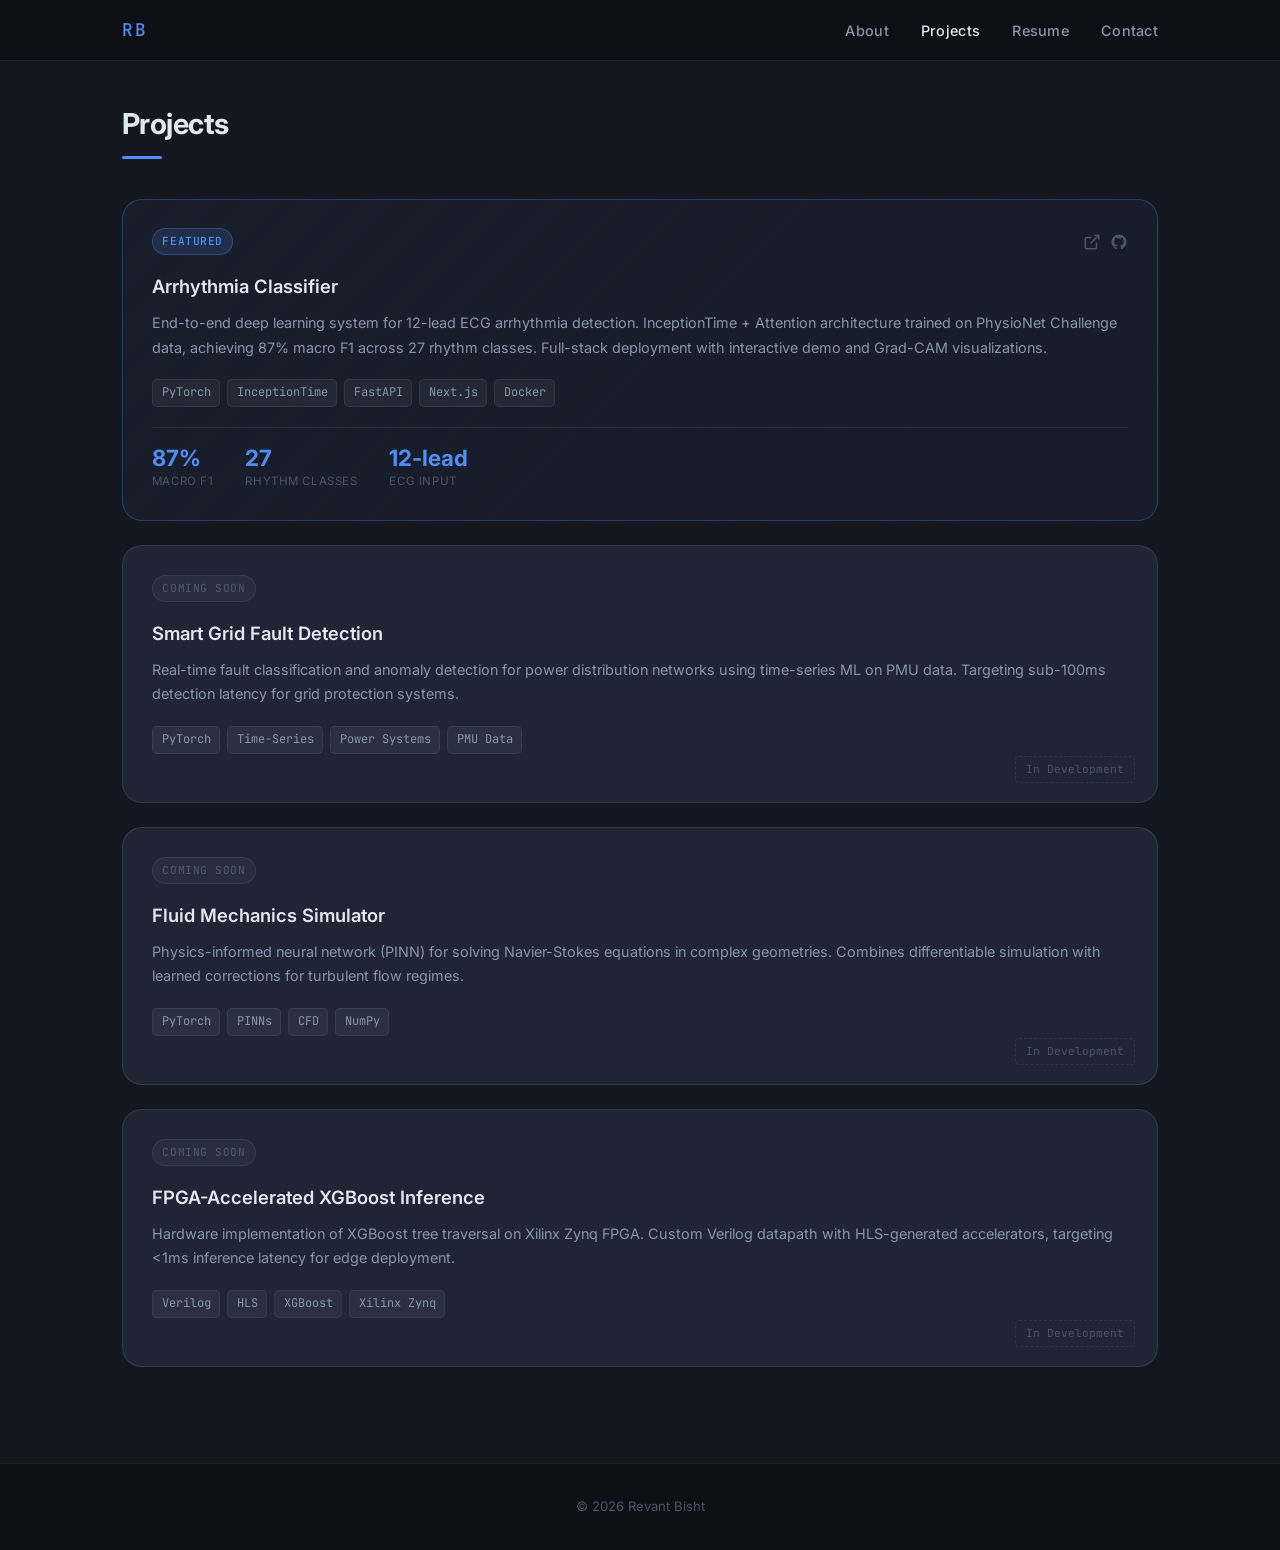
==== projects.html @ fd689d59 "Restructure into multi-page site with profile photo - index.html: hero now contains full About conte" ====
<!DOCTYPE html>
<html lang="en">
<head>
  <meta charset="UTF-8" />
  <meta name="viewport" content="width=device-width, initial-scale=1.0" />
  <title>Projects — Revant Bisht</title>
  <link rel="preconnect" href="https://fonts.googleapis.com" />
  <link rel="preconnect" href="https://fonts.gstatic.com" crossorigin />
  <link href="https://fonts.googleapis.com/css2?family=Inter:wght@300;400;500;600;700&family=JetBrains+Mono:wght@400;500&display=swap" rel="stylesheet" />
  <link rel="stylesheet" href="style.css" />
</head>
<body>

  <!-- NAV -->
  <nav id="navbar">
    <div class="nav-inner">
      <a href="index.html" class="nav-logo">RB</a>
      <ul class="nav-links">
        <li><a href="index.html">About</a></li>
        <li><a href="projects.html" class="nav-active">Projects</a></li>
        <li><a href="resume.html">Resume</a></li>
        <li><a href="index.html#contact">Contact</a></li>
      </ul>
    </div>
  </nav>

  <!-- PROJECTS -->
  <section id="projects" class="page-section">
    <div class="section-inner">
      <h2 class="section-title">Projects</h2>
      <div class="projects-grid">

        <!-- Arrhythmia Classifier -->
        <div class="project-card featured">
          <div class="project-header">
            <span class="project-badge">Featured</span>
            <div class="project-links">
              <a href="https://arrhythmia-detection.vercel.app" target="_blank" rel="noopener" title="Live Demo">
                <svg viewBox="0 0 24 24" fill="none" stroke="currentColor" stroke-width="2"><path d="M18 13v6a2 2 0 0 1-2 2H5a2 2 0 0 1-2-2V8a2 2 0 0 1 2-2h6"/><polyline points="15 3 21 3 21 9"/><line x1="10" y1="14" x2="21" y2="3"/></svg>
              </a>
              <a href="https://github.com/Revant-Bisht/ArrythmiaClassifier" target="_blank" rel="noopener" title="Source Code">
                <svg viewBox="0 0 24 24" fill="currentColor"><path d="M12 2C6.477 2 2 6.477 2 12c0 4.418 2.865 8.166 6.839 9.489.5.092.682-.217.682-.482 0-.237-.008-.868-.013-1.703-2.782.604-3.369-1.34-3.369-1.34-.454-1.154-1.11-1.462-1.11-1.462-.908-.62.069-.608.069-.608 1.003.07 1.531 1.03 1.531 1.03.892 1.529 2.341 1.087 2.91.832.092-.647.35-1.088.636-1.338-2.22-.253-4.555-1.11-4.555-4.943 0-1.091.39-1.984 1.029-2.683-.103-.253-.446-1.27.098-2.647 0 0 .84-.269 2.75 1.025A9.578 9.578 0 0 1 12 6.836a9.59 9.59 0 0 1 2.504.337c1.909-1.294 2.747-1.025 2.747-1.025.546 1.377.203 2.394.1 2.647.64.699 1.028 1.592 1.028 2.683 0 3.842-2.339 4.687-4.566 4.935.359.309.678.919.678 1.852 0 1.336-.012 2.415-.012 2.743 0 .267.18.578.688.48C19.138 20.163 22 16.418 22 12c0-5.523-4.477-10-10-10z"/></svg>
              </a>
            </div>
          </div>
          <h3>Arrhythmia Classifier</h3>
          <p class="project-desc">
            End-to-end deep learning system for 12-lead ECG arrhythmia detection. InceptionTime + Attention architecture
            trained on PhysioNet Challenge data, achieving 87% macro F1 across 27 rhythm classes.
            Full-stack deployment with interactive demo and Grad-CAM visualizations.
          </p>
          <div class="project-tech">
            <span>PyTorch</span><span>InceptionTime</span><span>FastAPI</span><span>Next.js</span><span>Docker</span>
          </div>
          <div class="project-stats">
            <div class="stat"><span class="stat-val">87%</span><span class="stat-lbl">Macro F1</span></div>
            <div class="stat"><span class="stat-val">27</span><span class="stat-lbl">Rhythm Classes</span></div>
            <div class="stat"><span class="stat-val">12-lead</span><span class="stat-lbl">ECG Input</span></div>
          </div>
        </div>

        <!-- Smart Grid -->
        <div class="project-card coming-soon">
          <div class="project-header">
            <span class="project-badge soon-badge">Coming Soon</span>
          </div>
          <h3>Smart Grid Fault Detection</h3>
          <p class="project-desc">
            Real-time fault classification and anomaly detection for power distribution networks using
            time-series ML on PMU data. Targeting sub-100ms detection latency for grid protection systems.
          </p>
          <div class="project-tech">
            <span>PyTorch</span><span>Time-Series</span><span>Power Systems</span><span>PMU Data</span>
          </div>
          <div class="coming-soon-overlay"><span>In Development</span></div>
        </div>

        <!-- Fluid Mechanics Simulator -->
        <div class="project-card coming-soon">
          <div class="project-header">
            <span class="project-badge soon-badge">Coming Soon</span>
          </div>
          <h3>Fluid Mechanics Simulator</h3>
          <p class="project-desc">
            Physics-informed neural network (PINN) for solving Navier-Stokes equations in complex geometries.
            Combines differentiable simulation with learned corrections for turbulent flow regimes.
          </p>
          <div class="project-tech">
            <span>PyTorch</span><span>PINNs</span><span>CFD</span><span>NumPy</span>
          </div>
          <div class="coming-soon-overlay"><span>In Development</span></div>
        </div>

        <!-- FPGA XGBoost -->
        <div class="project-card coming-soon">
          <div class="project-header">
            <span class="project-badge soon-badge">Coming Soon</span>
          </div>
          <h3>FPGA-Accelerated XGBoost Inference</h3>
          <p class="project-desc">
            Hardware implementation of XGBoost tree traversal on Xilinx Zynq FPGA. Custom Verilog datapath
            with HLS-generated accelerators, targeting &lt;1ms inference latency for edge deployment.
          </p>
          <div class="project-tech">
            <span>Verilog</span><span>HLS</span><span>XGBoost</span><span>Xilinx Zynq</span>
          </div>
          <div class="coming-soon-overlay"><span>In Development</span></div>
        </div>

      </div>
    </div>
  </section>

  <!-- FOOTER -->
  <footer>
    <div class="footer-inner">
      <span>© 2026 Revant Bisht</span>
    </div>
  </footer>

  <script src="script.js"></script>
</body>
</html>
---- style.css ----
/* =============================================
   REVANT BISHT — PORTFOLIO
   ============================================= */

:root {
  --bg:         #0d0f14;
  --bg-card:    #141720;
  --bg-card2:   #1a1e2b;
  --border:     rgba(255,255,255,0.07);
  --border-hi:  rgba(255,255,255,0.14);
  --accent:     #4f8ef7;
  --accent-dim: rgba(79,142,247,0.15);
  --accent2:    #7dd3fc;
  --text:       #e2e8f0;
  --text-muted: #8896a8;
  --text-faint: #4a5568;
  --green:      #34d399;
  --green-dim:  rgba(52,211,153,0.12);
  --radius:     12px;
  --radius-lg:  20px;
  --shadow:     0 4px 24px rgba(0,0,0,0.5);
  --font:       'Inter', system-ui, sans-serif;
  --mono:       'JetBrains Mono', monospace;
}

*, *::before, *::after { box-sizing: border-box; margin: 0; padding: 0; }

html { scroll-behavior: smooth; font-size: 16px; }

body {
  background: var(--bg);
  color: var(--text);
  font-family: var(--font);
  line-height: 1.65;
  -webkit-font-smoothing: antialiased;
}

a { color: var(--accent); text-decoration: none; }
a:hover { color: var(--accent2); }

/* =============================================
   NAV
   ============================================= */
#navbar {
  position: fixed;
  top: 0; left: 0; right: 0;
  z-index: 100;
  background: rgba(13,15,20,0.85);
  backdrop-filter: blur(12px);
  border-bottom: 1px solid var(--border);
}
.nav-inner {
  max-width: 1100px;
  margin: 0 auto;
  padding: 0 2rem;
  height: 60px;
  display: flex;
  align-items: center;
  justify-content: space-between;
}
.nav-logo {
  font-family: var(--mono);
  font-weight: 500;
  font-size: 1.1rem;
  color: var(--accent);
  letter-spacing: 2px;
}
.nav-links {
  list-style: none;
  display: flex;
  gap: 2rem;
}
.nav-links a {
  color: var(--text-muted);
  font-size: 0.9rem;
  font-weight: 500;
  letter-spacing: 0.02em;
  transition: color 0.2s;
}
.nav-links a:hover { color: var(--text); }

/* =============================================
   NAV ACTIVE
   ============================================= */
.nav-active { color: var(--text) !important; }
.nav-logo { text-decoration: none; }

/* =============================================
   PAGE SECTIONS (projects.html / resume.html)
   ============================================= */
.page-section {
  padding-top: 100px;
  min-height: 100vh;
}

/* =============================================
   HERO
   ============================================= */
#hero {
  min-height: 100vh;
  padding-top: 100px;
  padding-bottom: 5rem;
  display: flex;
  align-items: flex-start;
  max-width: 1100px;
  margin: 0 auto;
  padding-left: 2rem;
  padding-right: 2rem;
  gap: 4rem;
  position: relative;
}

.hero-content {
  flex: 1;
  max-width: 600px;
}

/* About text inside hero */
.hero-about p {
  font-size: 0.97rem;
  color: var(--text-muted);
  line-height: 1.8;
  margin-bottom: 1rem;
}

/* Skills inside hero */
.hero-skills {
  margin-top: 1.5rem;
  margin-bottom: 1.8rem;
}

.hero-tag {
  display: inline-block;
  font-family: var(--mono);
  font-size: 0.78rem;
  color: var(--accent);
  background: var(--accent-dim);
  border: 1px solid rgba(79,142,247,0.3);
  padding: 0.3rem 0.8rem;
  border-radius: 100px;
  margin-bottom: 1.2rem;
  letter-spacing: 0.05em;
}

.hero-name {
  font-size: clamp(2.4rem, 5vw, 3.8rem);
  font-weight: 700;
  letter-spacing: -0.03em;
  line-height: 1.1;
  margin-bottom: 1.2rem;
  background: linear-gradient(135deg, #e2e8f0 0%, #a0aec0 100%);
  -webkit-background-clip: text;
  -webkit-text-fill-color: transparent;
  background-clip: text;
}

.hero-bio {
  font-size: 1.05rem;
  color: var(--text-muted);
  line-height: 1.75;
  margin-bottom: 2rem;
  max-width: 520px;
}

/* Contact strip */
.contact-strip {
  display: flex;
  flex-wrap: wrap;
  gap: 0.6rem;
  margin-bottom: 2rem;
}

.contact-pill {
  display: inline-flex;
  align-items: center;
  gap: 0.45rem;
  font-size: 0.85rem;
  font-weight: 500;
  color: var(--text-muted);
  background: var(--bg-card);
  border: 1px solid var(--border);
  padding: 0.45rem 1rem;
  border-radius: 100px;
  transition: all 0.2s;
}
.contact-pill svg { width: 15px; height: 15px; flex-shrink: 0; }
.contact-pill:hover {
  color: var(--text);
  border-color: var(--accent);
  background: var(--accent-dim);
}

/* CTA buttons */
.hero-cta {
  display: flex;
  gap: 1rem;
  flex-wrap: wrap;
}
.btn-primary {
  display: inline-block;
  background: var(--accent);
  color: #fff;
  font-weight: 600;
  font-size: 0.9rem;
  padding: 0.7rem 1.6rem;
  border-radius: 8px;
  transition: all 0.2s;
}
.btn-primary:hover {
  background: var(--accent2);
  color: #0d0f14;
  transform: translateY(-1px);
}
.btn-secondary {
  display: inline-block;
  background: transparent;
  color: var(--text-muted);
  font-weight: 500;
  font-size: 0.9rem;
  padding: 0.7rem 1.6rem;
  border-radius: 8px;
  border: 1px solid var(--border);
  transition: all 0.2s;
}
.btn-secondary:hover {
  color: var(--text);
  border-color: var(--border-hi);
  transform: translateY(-1px);
}

/* Profile photo */
.hero-photo-wrap {
  flex: 0 0 300px;
  position: sticky;
  top: 120px;
  align-self: flex-start;
}
.hero-photo {
  width: 300px;
  height: 300px;
  border-radius: 50%;
  object-fit: cover;
  object-position: center top;
  border: 3px solid rgba(79,142,247,0.35);
  box-shadow: 0 0 50px rgba(79,142,247,0.12), 0 8px 32px rgba(0,0,0,0.5);
  display: block;
}

/* =============================================
   SECTIONS — SHARED
   ============================================= */
section { padding: 6rem 0; }

.section-inner {
  max-width: 1100px;
  margin: 0 auto;
  padding: 0 2rem;
}

.section-title {
  font-size: 1.8rem;
  font-weight: 700;
  letter-spacing: -0.02em;
  margin-bottom: 0.5rem;
  position: relative;
}
.section-title::after {
  content: '';
  display: block;
  width: 40px;
  height: 3px;
  background: var(--accent);
  border-radius: 2px;
  margin-top: 0.5rem;
  margin-bottom: 2.5rem;
}
.section-sub {
  color: var(--text-muted);
  margin-top: -1.5rem;
  margin-bottom: 2.5rem;
  font-size: 0.95rem;
}
.section-sub a { font-weight: 500; }

/* =============================================
   ABOUT
   ============================================= */
#about { background: var(--bg); }

.about-grid {
  display: grid;
  grid-template-columns: 1fr 1fr;
  gap: 3rem;
  align-items: start;
}

.about-text p {
  color: var(--text-muted);
  line-height: 1.8;
  margin-bottom: 1rem;
  font-size: 1rem;
}

.skill-group { margin-bottom: 1.2rem; }
.skill-label {
  display: block;
  font-size: 0.75rem;
  font-family: var(--mono);
  color: var(--accent);
  text-transform: uppercase;
  letter-spacing: 0.1em;
  margin-bottom: 0.5rem;
}
.skill-tags {
  display: flex;
  flex-wrap: wrap;
  gap: 0.4rem;
}
.skill-tags span {
  font-size: 0.8rem;
  color: var(--text-muted);
  background: var(--bg-card);
  border: 1px solid var(--border);
  padding: 0.25rem 0.7rem;
  border-radius: 6px;
}

/* =============================================
   PROJECTS
   ============================================= */
#projects { background: var(--bg-card); }

.projects-grid {
  display: grid;
  grid-template-columns: 1fr;
  gap: 1.5rem;
}

.project-card {
  background: var(--bg-card2);
  border: 1px solid var(--border);
  border-radius: var(--radius-lg);
  padding: 1.8rem;
  position: relative;
  transition: border-color 0.2s, transform 0.2s;
  overflow: hidden;
}
.project-card:hover {
  border-color: var(--border-hi);
  transform: translateY(-2px);
}

.project-card.featured {
  border-color: rgba(79,142,247,0.3);
  background: linear-gradient(135deg, var(--bg-card2) 0%, rgba(79,142,247,0.05) 100%);
}
.project-card.featured:hover {
  border-color: rgba(79,142,247,0.6);
}

.project-card.coming-soon {
  background: #1f2535;
  border-color: rgba(255,255,255,0.1);
  opacity: 1;
}
.project-card.coming-soon:hover {
  background: #252b3d;
  border-color: rgba(255,255,255,0.18);
}

.project-header {
  display: flex;
  align-items: center;
  justify-content: space-between;
  margin-bottom: 1rem;
}

.project-badge {
  font-size: 0.7rem;
  font-family: var(--mono);
  font-weight: 500;
  color: var(--accent);
  background: var(--accent-dim);
  border: 1px solid rgba(79,142,247,0.3);
  padding: 0.2rem 0.6rem;
  border-radius: 100px;
  letter-spacing: 0.05em;
  text-transform: uppercase;
}
.soon-badge {
  color: var(--text-faint);
  background: rgba(255,255,255,0.04);
  border-color: var(--border);
}

.project-links {
  display: flex;
  gap: 0.6rem;
}
.project-links a {
  color: var(--text-faint);
  display: flex;
  align-items: center;
  transition: color 0.2s;
}
.project-links a:hover { color: var(--accent); }
.project-links svg { width: 18px; height: 18px; }

.project-card h3 {
  font-size: 1.15rem;
  font-weight: 600;
  margin-bottom: 0.6rem;
  color: var(--text);
}

.project-desc {
  font-size: 0.9rem;
  color: var(--text-muted);
  line-height: 1.7;
  margin-bottom: 1.2rem;
}

.project-tech {
  display: flex;
  flex-wrap: wrap;
  gap: 0.4rem;
  margin-bottom: 1.2rem;
}
.project-tech span {
  font-size: 0.75rem;
  font-family: var(--mono);
  color: var(--text-muted);
  background: rgba(255,255,255,0.05);
  border: 1px solid var(--border);
  padding: 0.2rem 0.55rem;
  border-radius: 5px;
}

.project-stats {
  display: flex;
  gap: 2rem;
  padding-top: 1.2rem;
  border-top: 1px solid var(--border);
}
.stat { display: flex; flex-direction: column; }
.stat-val {
  font-size: 1.4rem;
  font-weight: 700;
  color: var(--accent);
  line-height: 1;
}
.stat-lbl {
  font-size: 0.72rem;
  color: var(--text-faint);
  margin-top: 0.2rem;
  text-transform: uppercase;
  letter-spacing: 0.05em;
}

.coming-soon-overlay {
  position: absolute;
  bottom: 1.2rem;
  right: 1.4rem;
  font-size: 0.7rem;
  font-family: var(--mono);
  color: var(--text-faint);
  border: 1px dashed var(--border);
  padding: 0.2rem 0.6rem;
  border-radius: 4px;
}

/* =============================================
   RESUME
   ============================================= */
#resume { background: var(--bg); }

.resume-layout {
  display: grid;
  grid-template-columns: 1fr 1fr;
  gap: 3rem;
  margin-bottom: 3rem;
}

.resume-block { margin-bottom: 2.5rem; }

.resume-block-title {
  display: flex;
  align-items: center;
  gap: 0.5rem;
  font-size: 1rem;
  font-weight: 600;
  color: var(--text);
  margin-bottom: 1.5rem;
  padding-bottom: 0.75rem;
  border-bottom: 1px solid var(--border);
}
.resume-block-title svg { width: 18px; height: 18px; color: var(--accent); }

/* Timeline */
.timeline-item {
  display: flex;
  gap: 1rem;
  margin-bottom: 1.5rem;
  position: relative;
}
.timeline-dot {
  width: 10px;
  height: 10px;
  border-radius: 50%;
  background: var(--accent);
  flex-shrink: 0;
  margin-top: 0.45rem;
  box-shadow: 0 0 0 3px var(--accent-dim);
}
.timeline-body { flex: 1; }
.timeline-header {
  display: flex;
  justify-content: space-between;
  align-items: baseline;
  flex-wrap: wrap;
  gap: 0.5rem;
  margin-bottom: 0.2rem;
}
.timeline-header strong { font-size: 0.95rem; color: var(--text); }
.timeline-date {
  font-size: 0.75rem;
  font-family: var(--mono);
  color: var(--text-faint);
  flex-shrink: 0;
}
.timeline-sub {
  font-size: 0.82rem;
  color: var(--accent);
  margin-bottom: 0.3rem;
}
.timeline-desc {
  font-size: 0.85rem;
  color: var(--text-muted);
  line-height: 1.6;
}

/* Skill bars */
.skills-resume { display: flex; flex-direction: column; gap: 0.9rem; }
.skill-row { display: flex; align-items: center; gap: 1rem; }
.skill-name {
  font-size: 0.85rem;
  color: var(--text-muted);
  min-width: 160px;
}
.skill-bar {
  flex: 1;
  height: 5px;
  background: rgba(255,255,255,0.07);
  border-radius: 10px;
  overflow: hidden;
}
.skill-fill {
  height: 100%;
  background: linear-gradient(90deg, var(--accent), var(--accent2));
  border-radius: 10px;
  animation: fillBar 1.2s ease-out both;
}
@keyframes fillBar {
  from { width: 0 !important; }
}

/* Certs */
.cert-list { list-style: none; display: flex; flex-direction: column; gap: 0.8rem; }
.cert-list li {
  display: flex;
  justify-content: space-between;
  align-items: center;
  gap: 1rem;
  font-size: 0.88rem;
  padding-bottom: 0.8rem;
  border-bottom: 1px solid var(--border);
}
.cert-name { color: var(--text-muted); }
.cert-year {
  font-family: var(--mono);
  font-size: 0.75rem;
  color: var(--text-faint);
  flex-shrink: 0;
}

.resume-cta {
  text-align: center;
  padding: 2rem;
  background: var(--bg-card);
  border: 1px dashed var(--border);
  border-radius: var(--radius-lg);
}
.resume-cta p {
  color: var(--text-muted);
  margin-bottom: 1.2rem;
  font-size: 0.9rem;
}

/* =============================================
   CONTACT
   ============================================= */
#contact { background: var(--bg-card); }
.contact-inner { text-align: center; }
.contact-inner .section-title::after { margin-left: auto; margin-right: auto; }

.contact-cards {
  display: flex;
  justify-content: center;
  flex-wrap: wrap;
  gap: 1.2rem;
  margin-top: 2rem;
}

.contact-card {
  display: flex;
  flex-direction: column;
  align-items: center;
  gap: 0.5rem;
  padding: 1.8rem 2.5rem;
  background: var(--bg-card2);
  border: 1px solid var(--border);
  border-radius: var(--radius-lg);
  color: var(--text-muted);
  transition: all 0.2s;
  min-width: 180px;
}
.contact-card svg { width: 28px; height: 28px; color: var(--accent); }
.contact-card-label {
  font-size: 0.72rem;
  text-transform: uppercase;
  letter-spacing: 0.1em;
  color: var(--text-faint);
  font-family: var(--mono);
}
.contact-card-val {
  font-size: 0.9rem;
  color: var(--text);
  font-weight: 500;
}
.contact-card:hover {
  border-color: var(--accent);
  background: var(--accent-dim);
  transform: translateY(-3px);
}

/* =============================================
   FOOTER
   ============================================= */
footer {
  padding: 2rem;
  border-top: 1px solid var(--border);
  text-align: center;
}
.footer-inner {
  color: var(--text-faint);
  font-size: 0.82rem;
  display: flex;
  justify-content: center;
  align-items: center;
  gap: 0.6rem;
}
.footer-sep { opacity: 0.3; }

/* =============================================
   RESPONSIVE
   ============================================= */
@media (max-width: 900px) {
  #hero {
    flex-direction: column;
    text-align: center;
    padding-top: 120px;
    min-height: auto;
    padding-bottom: 4rem;
  }
  .hero-content { max-width: 100%; }
  .contact-strip { justify-content: center; }
  .hero-cta { justify-content: center; }
  .hero-photo-wrap { display: none; }
  .about-grid { grid-template-columns: 1fr; }
  .projects-grid { grid-template-columns: 1fr; }
  .resume-layout { grid-template-columns: 1fr; }
}

@media (max-width: 600px) {
  .nav-links { display: none; }
  .section-inner { padding: 0 1.2rem; }
  .project-stats { gap: 1.2rem; }
  .contact-cards { flex-direction: column; align-items: stretch; }
}
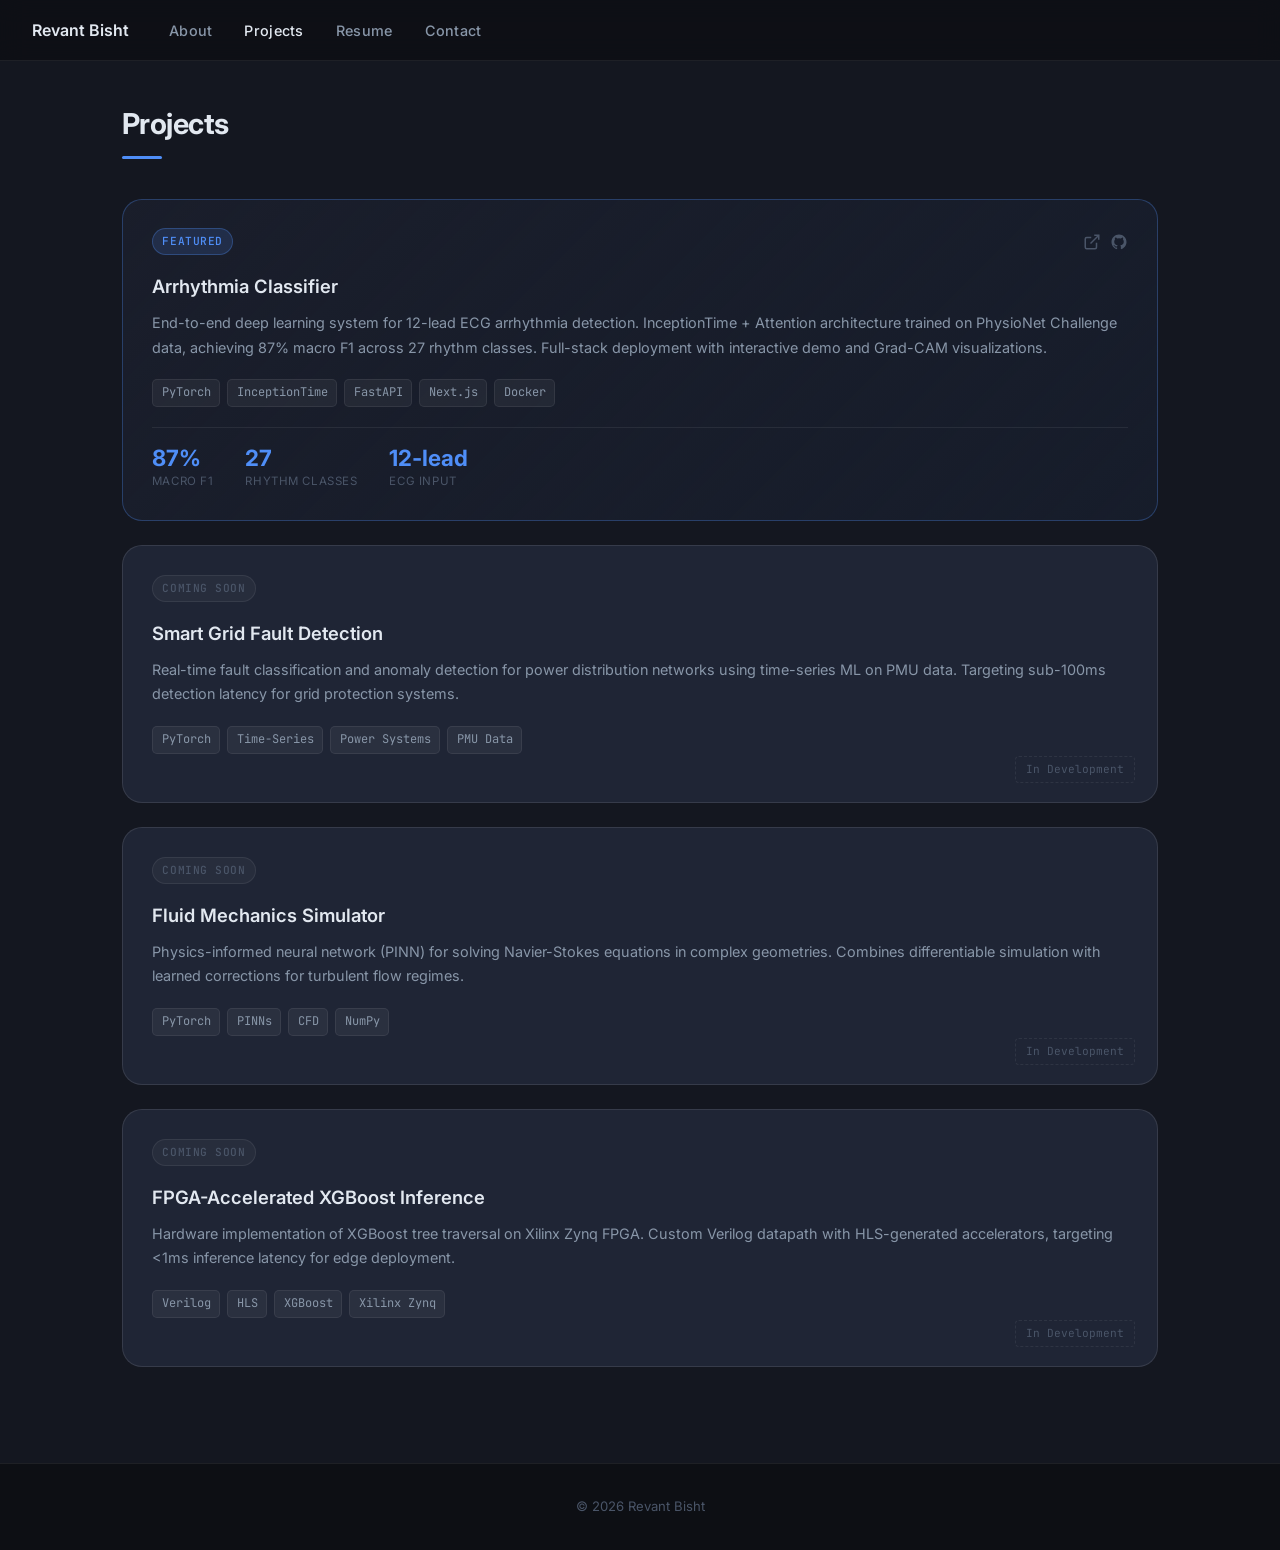
==== commit 477e2788: "Restructure hero layout: left panel + right summary - Left: name → subtitle → photo → contact pills " ====
--- a/projects.html
+++ b/projects.html
@@ -14,7 +14,7 @@
   <!-- NAV -->
   <nav id="navbar">
     <div class="nav-inner">
-      <a href="index.html" class="nav-logo">RB</a>
+      <a href="index.html" class="nav-logo">Revant Bisht</a>
       <ul class="nav-links">
         <li><a href="index.html">About</a></li>
         <li><a href="projects.html" class="nav-active">Projects</a></li>
--- a/style.css
+++ b/style.css
@@ -50,21 +50,25 @@
   border-bottom: 1px solid var(--border);
 }
 .nav-inner {
-  max-width: 1100px;
+  max-width: 1400px;
   margin: 0 auto;
   padding: 0 2rem;
   height: 60px;
   display: flex;
   align-items: center;
-  justify-content: space-between;
+  justify-content: flex-start;
+  gap: 2.5rem;
 }
 .nav-logo {
-  font-family: var(--mono);
-  font-weight: 500;
-  font-size: 1.1rem;
-  color: var(--accent);
-  letter-spacing: 2px;
-}
+  font-family: var(--font);
+  font-weight: 600;
+  font-size: 1rem;
+  color: var(--text);
+  text-decoration: none;
+  white-space: nowrap;
+  letter-spacing: 0;
+}
+.nav-logo:hover { color: var(--accent); }
 .nav-links {
   list-style: none;
   display: flex;
@@ -78,12 +82,7 @@
   transition: color 0.2s;
 }
 .nav-links a:hover { color: var(--text); }
-
-/* =============================================
-   NAV ACTIVE
-   ============================================= */
 .nav-active { color: var(--text) !important; }
-.nav-logo { text-decoration: none; }
 
 /* =============================================
    PAGE SECTIONS (projects.html / resume.html)
@@ -97,153 +96,132 @@
    HERO
    ============================================= */
 #hero {
-  min-height: 100vh;
-  padding-top: 100px;
-  padding-bottom: 5rem;
   display: flex;
   align-items: flex-start;
-  max-width: 1100px;
+  gap: 5rem;
+  padding: 8rem 2rem 5rem;
+  max-width: 1300px;
   margin: 0 auto;
-  padding-left: 2rem;
-  padding-right: 2rem;
-  gap: 4rem;
-  position: relative;
-}
-
-.hero-content {
-  flex: 1;
-  max-width: 600px;
-}
-
-/* About text inside hero */
-.hero-about p {
-  font-size: 0.97rem;
-  color: var(--text-muted);
-  line-height: 1.8;
-  margin-bottom: 1rem;
-}
-
-/* Skills inside hero */
-.hero-skills {
-  margin-top: 1.5rem;
-  margin-bottom: 1.8rem;
-}
-
-.hero-tag {
-  display: inline-block;
-  font-family: var(--mono);
-  font-size: 0.78rem;
-  color: var(--accent);
-  background: var(--accent-dim);
-  border: 1px solid rgba(79,142,247,0.3);
-  padding: 0.3rem 0.8rem;
-  border-radius: 100px;
-  margin-bottom: 1.2rem;
-  letter-spacing: 0.05em;
+}
+
+/* LEFT COLUMN — name, subtitle, photo, pills */
+.hero-left {
+  flex: 0 0 300px;
+  display: flex;
+  flex-direction: column;
+  align-items: center;
+  text-align: center;
+  position: sticky;
+  top: 80px;
+  align-self: flex-start;
 }
 
 .hero-name {
-  font-size: clamp(2.4rem, 5vw, 3.8rem);
+  font-size: clamp(2rem, 3.5vw, 2.8rem);
   font-weight: 700;
-  letter-spacing: -0.03em;
+  letter-spacing: -0.02em;
   line-height: 1.1;
-  margin-bottom: 1.2rem;
+  margin-bottom: 0.6rem;
   background: linear-gradient(135deg, #e2e8f0 0%, #a0aec0 100%);
   -webkit-background-clip: text;
   -webkit-text-fill-color: transparent;
   background-clip: text;
 }
 
-.hero-bio {
-  font-size: 1.05rem;
-  color: var(--text-muted);
-  line-height: 1.75;
-  margin-bottom: 2rem;
-  max-width: 520px;
+.hero-tag {
+  font-size: 0.82rem;
+  color: var(--text-muted);
+  margin-bottom: 1.5rem;
+  line-height: 1.4;
+}
+
+.hero-photo {
+  width: 100%;
+  max-width: 300px;
+  height: auto;
+  border-radius: 14px;
+  box-shadow: 0 16px 40px rgba(0,0,0,0.4);
+  object-fit: cover;
+  margin-bottom: 1.5rem;
 }
 
 /* Contact strip */
 .contact-strip {
   display: flex;
   flex-wrap: wrap;
-  gap: 0.6rem;
-  margin-bottom: 2rem;
-}
-
+  justify-content: center;
+  gap: 0.5rem;
+}
 .contact-pill {
   display: inline-flex;
   align-items: center;
-  gap: 0.45rem;
-  font-size: 0.85rem;
+  gap: 0.4rem;
+  font-size: 0.78rem;
   font-weight: 500;
   color: var(--text-muted);
   background: var(--bg-card);
   border: 1px solid var(--border);
-  padding: 0.45rem 1rem;
+  padding: 0.35rem 0.8rem;
   border-radius: 100px;
   transition: all 0.2s;
 }
-.contact-pill svg { width: 15px; height: 15px; flex-shrink: 0; }
+.contact-pill svg { width: 13px; height: 13px; flex-shrink: 0; }
 .contact-pill:hover {
   color: var(--text);
   border-color: var(--accent);
   background: var(--accent-dim);
 }
 
+/* RIGHT COLUMN — about text + buttons */
+.hero-right {
+  flex: 1;
+  min-width: 0;
+  padding-top: 0.5rem;
+}
+
+.hero-about p {
+  font-size: 1.05rem;
+  line-height: 1.75;
+  margin-bottom: 1.4rem;
+  color: var(--text-muted);
+}
+.hero-about p:last-child { margin-bottom: 2.5rem; }
+
 /* CTA buttons */
 .hero-cta {
   display: flex;
   gap: 1rem;
   flex-wrap: wrap;
 }
+.btn-primary, .btn-secondary {
+  padding: 0.8rem 1.8rem;
+  border-radius: 8px;
+  font-weight: 600;
+  font-size: 0.9rem;
+  text-decoration: none;
+  transition: all 0.25s ease;
+  display: inline-flex;
+  align-items: center;
+  justify-content: center;
+}
 .btn-primary {
-  display: inline-block;
   background: var(--accent);
   color: #fff;
-  font-weight: 600;
-  font-size: 0.9rem;
-  padding: 0.7rem 1.6rem;
-  border-radius: 8px;
-  transition: all 0.2s;
 }
 .btn-primary:hover {
   background: var(--accent2);
   color: #0d0f14;
+  transform: translateY(-2px);
+}
+.btn-secondary {
+  background: transparent;
+  color: var(--text-muted);
+  border: 1.5px solid #555;
+}
+.btn-secondary:hover {
+  border-color: #888;
+  color: var(--text);
   transform: translateY(-1px);
-}
-.btn-secondary {
-  display: inline-block;
-  background: transparent;
-  color: var(--text-muted);
-  font-weight: 500;
-  font-size: 0.9rem;
-  padding: 0.7rem 1.6rem;
-  border-radius: 8px;
-  border: 1px solid var(--border);
-  transition: all 0.2s;
-}
-.btn-secondary:hover {
-  color: var(--text);
-  border-color: var(--border-hi);
-  transform: translateY(-1px);
-}
-
-/* Profile photo */
-.hero-photo-wrap {
-  flex: 0 0 300px;
-  position: sticky;
-  top: 120px;
-  align-self: flex-start;
-}
-.hero-photo {
-  width: 300px;
-  height: 300px;
-  border-radius: 50%;
-  object-fit: cover;
-  object-position: center top;
-  border: 3px solid rgba(79,142,247,0.35);
-  box-shadow: 0 0 50px rgba(79,142,247,0.12), 0 8px 32px rgba(0,0,0,0.5);
-  display: block;
 }
 
 /* =============================================
@@ -664,24 +642,26 @@
 /* =============================================
    RESPONSIVE
    ============================================= */
-@media (max-width: 900px) {
+@media (max-width: 860px) {
   #hero {
     flex-direction: column;
-    text-align: center;
-    padding-top: 120px;
-    min-height: auto;
-    padding-bottom: 4rem;
+    align-items: center;
+    gap: 3rem;
+    padding: 6rem 1.5rem 4rem;
   }
-  .hero-content { max-width: 100%; }
-  .contact-strip { justify-content: center; }
-  .hero-cta { justify-content: center; }
-  .hero-photo-wrap { display: none; }
-  .about-grid { grid-template-columns: 1fr; }
+  .hero-left {
+    position: static;
+    flex: none;
+    width: 100%;
+    max-width: 400px;
+  }
+  .hero-right { width: 100%; }
   .projects-grid { grid-template-columns: 1fr; }
   .resume-layout { grid-template-columns: 1fr; }
 }
 
 @media (max-width: 600px) {
+  #hero { padding: 5rem 1rem 3rem; }
   .nav-links { display: none; }
   .section-inner { padding: 0 1.2rem; }
   .project-stats { gap: 1.2rem; }
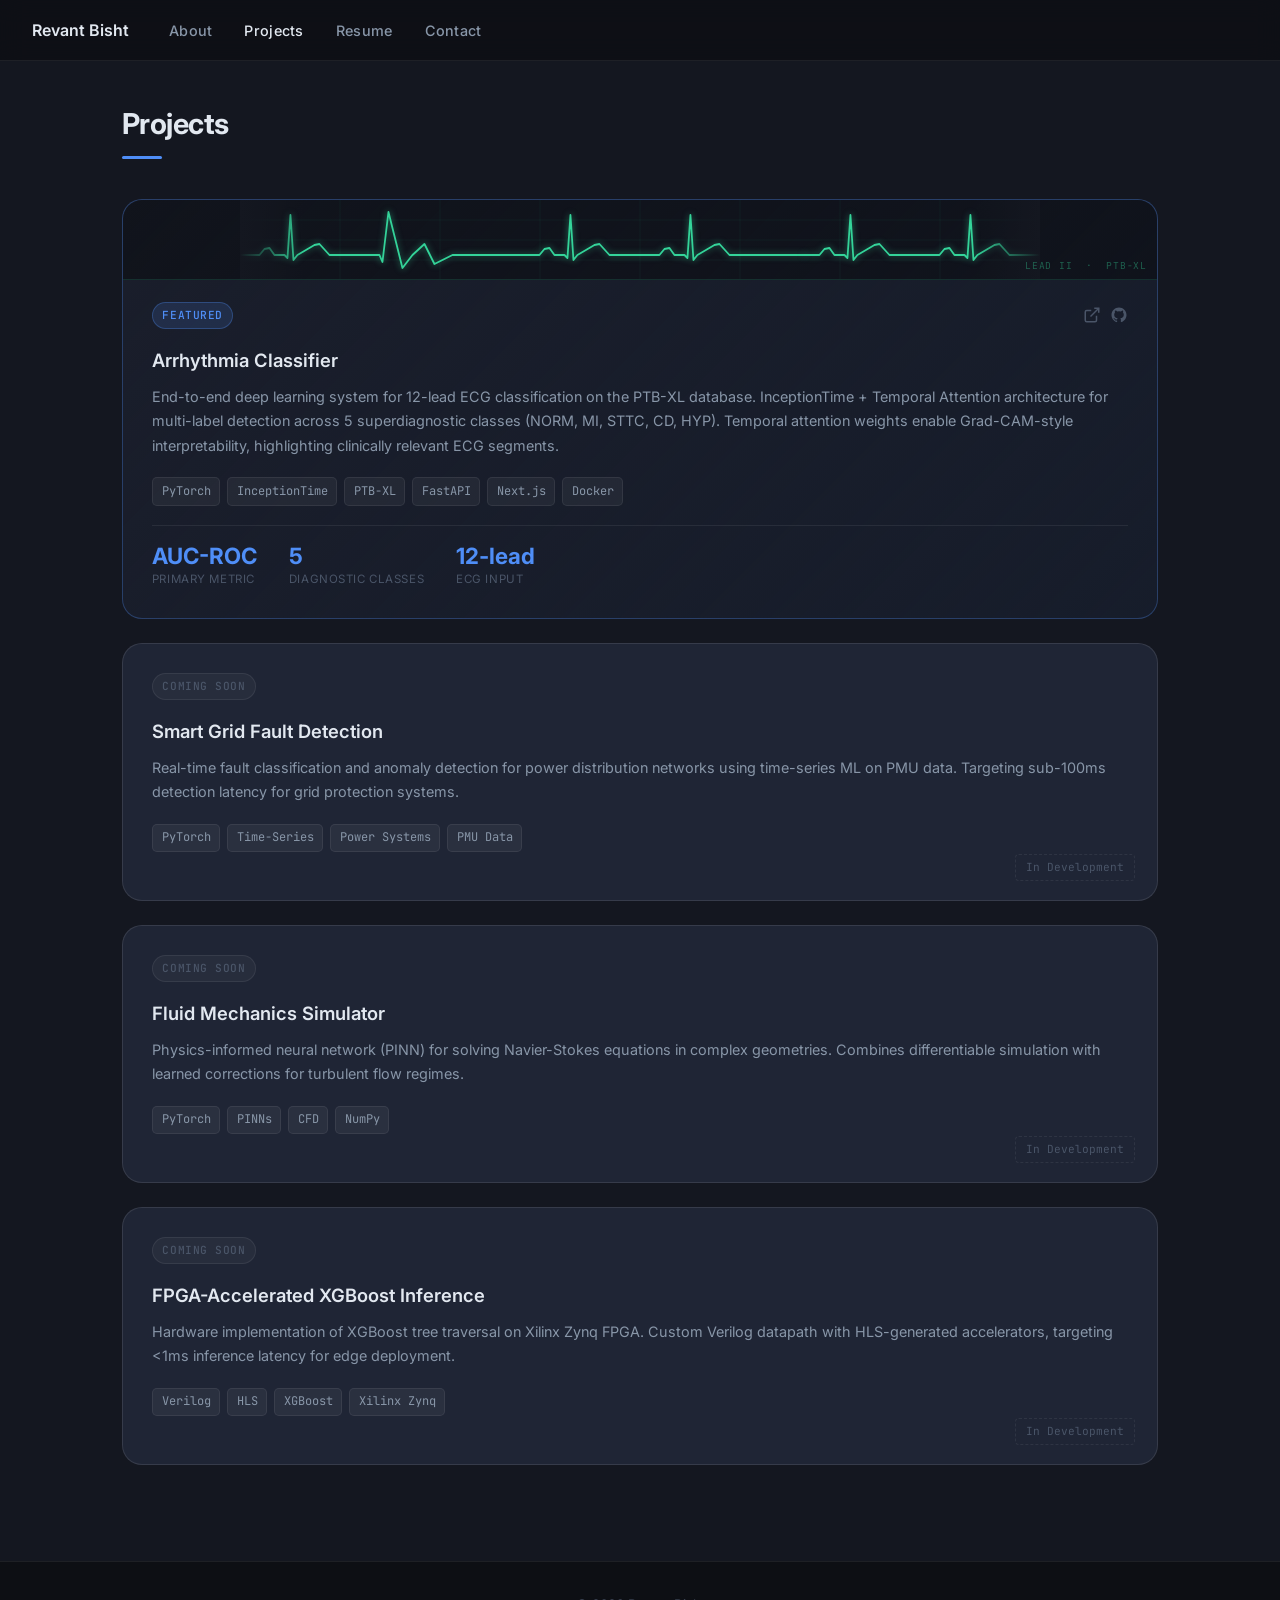
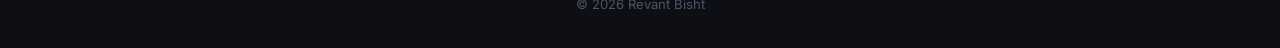
==== commit 4804fb06: "Fixes" ====
--- a/projects.html
+++ b/projects.html
@@ -32,6 +32,50 @@
 
         <!-- Arrhythmia Classifier -->
         <div class="project-card featured">
+
+          <!-- ECG Animation Banner -->
+          <div class="ecg-banner">
+            <svg class="ecg-svg" viewBox="0 0 800 80" xmlns="http://www.w3.org/2000/svg">
+              <defs>
+                <clipPath id="ecg-clip">
+                  <rect x="0" y="0" width="800" height="80"/>
+                </clipPath>
+                <linearGradient id="ecgFade" x1="0%" y1="0%" x2="100%" y2="0%">
+                  <stop offset="0%"   stop-color="#141720" stop-opacity="1"/>
+                  <stop offset="8%"   stop-color="#141720" stop-opacity="0"/>
+                  <stop offset="92%"  stop-color="#141720" stop-opacity="0"/>
+                  <stop offset="100%" stop-color="#141720" stop-opacity="1"/>
+                </linearGradient>
+              </defs>
+              <!-- subtle grid -->
+              <g opacity="0.12">
+                <line x1="0" y1="20" x2="800" y2="20" stroke="#34d399" stroke-width="0.5"/>
+                <line x1="0" y1="40" x2="800" y2="40" stroke="#34d399" stroke-width="0.5"/>
+                <line x1="0" y1="60" x2="800" y2="60" stroke="#34d399" stroke-width="0.5"/>
+                <line x1="100" y1="0" x2="100" y2="80" stroke="#34d399" stroke-width="0.5"/>
+                <line x1="200" y1="0" x2="200" y2="80" stroke="#34d399" stroke-width="0.5"/>
+                <line x1="300" y1="0" x2="300" y2="80" stroke="#34d399" stroke-width="0.5"/>
+                <line x1="400" y1="0" x2="400" y2="80" stroke="#34d399" stroke-width="0.5"/>
+                <line x1="500" y1="0" x2="500" y2="80" stroke="#34d399" stroke-width="0.5"/>
+                <line x1="600" y1="0" x2="600" y2="80" stroke="#34d399" stroke-width="0.5"/>
+                <line x1="700" y1="0" x2="700" y2="80" stroke="#34d399" stroke-width="0.5"/>
+              </g>
+              <!-- scrolling ECG waveform: 3 normal beats → PVC → 2 normal beats, duplicated for seamless loop -->
+              <g clip-path="url(#ecg-clip)">
+                <g>
+                  <!-- instance 1 -->
+                  <path class="ecg-line" d="M0,55 L15,55 L20,49 L25,48 L30,55 L40,55 L43,58 L46,15 L49,60 L53,55 L70,45 L75,44 L85,55 L120,55 L135,55 L140,49 L145,48 L150,55 L160,55 L163,58 L166,15 L169,60 L173,55 L190,45 L195,44 L205,55 L240,55 L255,55 L260,49 L265,48 L270,55 L280,55 L283,58 L286,15 L289,60 L293,55 L310,45 L315,44 L325,55 L360,55 L375,55 L378,62 L384,12 L398,68 L408,55 L420,44 L430,64 L448,55 L520,55 L535,55 L540,49 L545,48 L550,55 L560,55 L563,58 L566,15 L569,60 L573,55 L590,45 L595,44 L605,55 L640,55 L655,55 L660,49 L665,48 L670,55 L680,55 L683,58 L686,15 L689,60 L693,55 L710,45 L715,44 L725,55 L800,55"/>
+                  <!-- instance 2 (offset 800px for seamless loop) -->
+                  <path class="ecg-line" transform="translate(800,0)" d="M0,55 L15,55 L20,49 L25,48 L30,55 L40,55 L43,58 L46,15 L49,60 L53,55 L70,45 L75,44 L85,55 L120,55 L135,55 L140,49 L145,48 L150,55 L160,55 L163,58 L166,15 L169,60 L173,55 L190,45 L195,44 L205,55 L240,55 L255,55 L260,49 L265,48 L270,55 L280,55 L283,58 L286,15 L289,60 L293,55 L310,45 L315,44 L325,55 L360,55 L375,55 L378,62 L384,12 L398,68 L408,55 L420,44 L430,64 L448,55 L520,55 L535,55 L540,49 L545,48 L550,55 L560,55 L563,58 L566,15 L569,60 L573,55 L590,45 L595,44 L605,55 L640,55 L655,55 L660,49 L665,48 L670,55 L680,55 L683,58 L686,15 L689,60 L693,55 L710,45 L715,44 L725,55 L800,55"/>
+                  <animateTransform attributeName="transform" type="translate" from="0,0" to="-800,0" dur="6s" repeatCount="indefinite"/>
+                </g>
+              </g>
+              <!-- fade edges -->
+              <rect x="0" y="0" width="800" height="80" fill="url(#ecgFade)" pointer-events="none"/>
+            </svg>
+            <span class="ecg-label">LEAD II &nbsp;·&nbsp; PTB-XL</span>
+          </div>
+
           <div class="project-header">
             <span class="project-badge">Featured</span>
             <div class="project-links">
@@ -45,16 +89,17 @@
           </div>
           <h3>Arrhythmia Classifier</h3>
           <p class="project-desc">
-            End-to-end deep learning system for 12-lead ECG arrhythmia detection. InceptionTime + Attention architecture
-            trained on PhysioNet Challenge data, achieving 87% macro F1 across 27 rhythm classes.
-            Full-stack deployment with interactive demo and Grad-CAM visualizations.
+            End-to-end deep learning system for 12-lead ECG classification on the PTB-XL database.
+            InceptionTime + Temporal Attention architecture for multi-label detection across 5
+            superdiagnostic classes (NORM, MI, STTC, CD, HYP). Temporal attention weights enable
+            Grad-CAM-style interpretability, highlighting clinically relevant ECG segments.
           </p>
           <div class="project-tech">
-            <span>PyTorch</span><span>InceptionTime</span><span>FastAPI</span><span>Next.js</span><span>Docker</span>
+            <span>PyTorch</span><span>InceptionTime</span><span>PTB-XL</span><span>FastAPI</span><span>Next.js</span><span>Docker</span>
           </div>
           <div class="project-stats">
-            <div class="stat"><span class="stat-val">87%</span><span class="stat-lbl">Macro F1</span></div>
-            <div class="stat"><span class="stat-val">27</span><span class="stat-lbl">Rhythm Classes</span></div>
+            <div class="stat"><span class="stat-val">AUC-ROC</span><span class="stat-lbl">Primary Metric</span></div>
+            <div class="stat"><span class="stat-val">5</span><span class="stat-lbl">Diagnostic Classes</span></div>
             <div class="stat"><span class="stat-val">12-lead</span><span class="stat-lbl">ECG Input</span></div>
           </div>
         </div>
--- a/style.css
+++ b/style.css
@@ -68,7 +68,7 @@
   white-space: nowrap;
   letter-spacing: 0;
 }
-.nav-logo:hover { color: var(--accent); }
+.nav-logo { cursor: default; }
 .nav-links {
   list-style: none;
   display: flex;
@@ -117,11 +117,11 @@
 }
 
 .hero-name {
-  font-size: clamp(2rem, 3.5vw, 2.8rem);
+  font-size: clamp(1.5rem, 2.5vw, 2rem);
   font-weight: 700;
   letter-spacing: -0.02em;
   line-height: 1.1;
-  margin-bottom: 0.6rem;
+  margin-bottom: 1rem;
   background: linear-gradient(135deg, #e2e8f0 0%, #a0aec0 100%);
   -webkit-background-clip: text;
   -webkit-text-fill-color: transparent;
@@ -131,8 +131,13 @@
 .hero-tag {
   font-size: 0.82rem;
   color: var(--text-muted);
-  margin-bottom: 1.5rem;
+  margin-top: 1rem;
+  margin-bottom: 0;
   line-height: 1.4;
+  background: var(--bg-card);
+  border: 1px solid var(--border);
+  padding: 0.4rem 1rem;
+  border-radius: 100px;
 }
 
 .hero-photo {
@@ -638,6 +643,41 @@
   gap: 0.6rem;
 }
 .footer-sep { opacity: 0.3; }
+
+/* =============================================
+   ECG ANIMATION
+   ============================================= */
+.ecg-banner {
+  position: relative;
+  margin: -1.8rem -1.8rem 1.4rem;
+  background: rgba(0,0,0,0.35);
+  border-bottom: 1px solid rgba(52,211,153,0.15);
+  overflow: hidden;
+  height: 80px;
+}
+.ecg-svg {
+  display: block;
+  width: 100%;
+  height: 80px;
+}
+.ecg-line {
+  fill: none;
+  stroke: var(--green);
+  stroke-width: 1.8;
+  stroke-linecap: round;
+  stroke-linejoin: round;
+  filter: drop-shadow(0 0 3px rgba(52,211,153,0.6));
+}
+.ecg-label {
+  position: absolute;
+  bottom: 5px;
+  right: 10px;
+  font-family: var(--mono);
+  font-size: 0.6rem;
+  color: rgba(52,211,153,0.4);
+  letter-spacing: 0.08em;
+  pointer-events: none;
+}
 
 /* =============================================
    RESPONSIVE
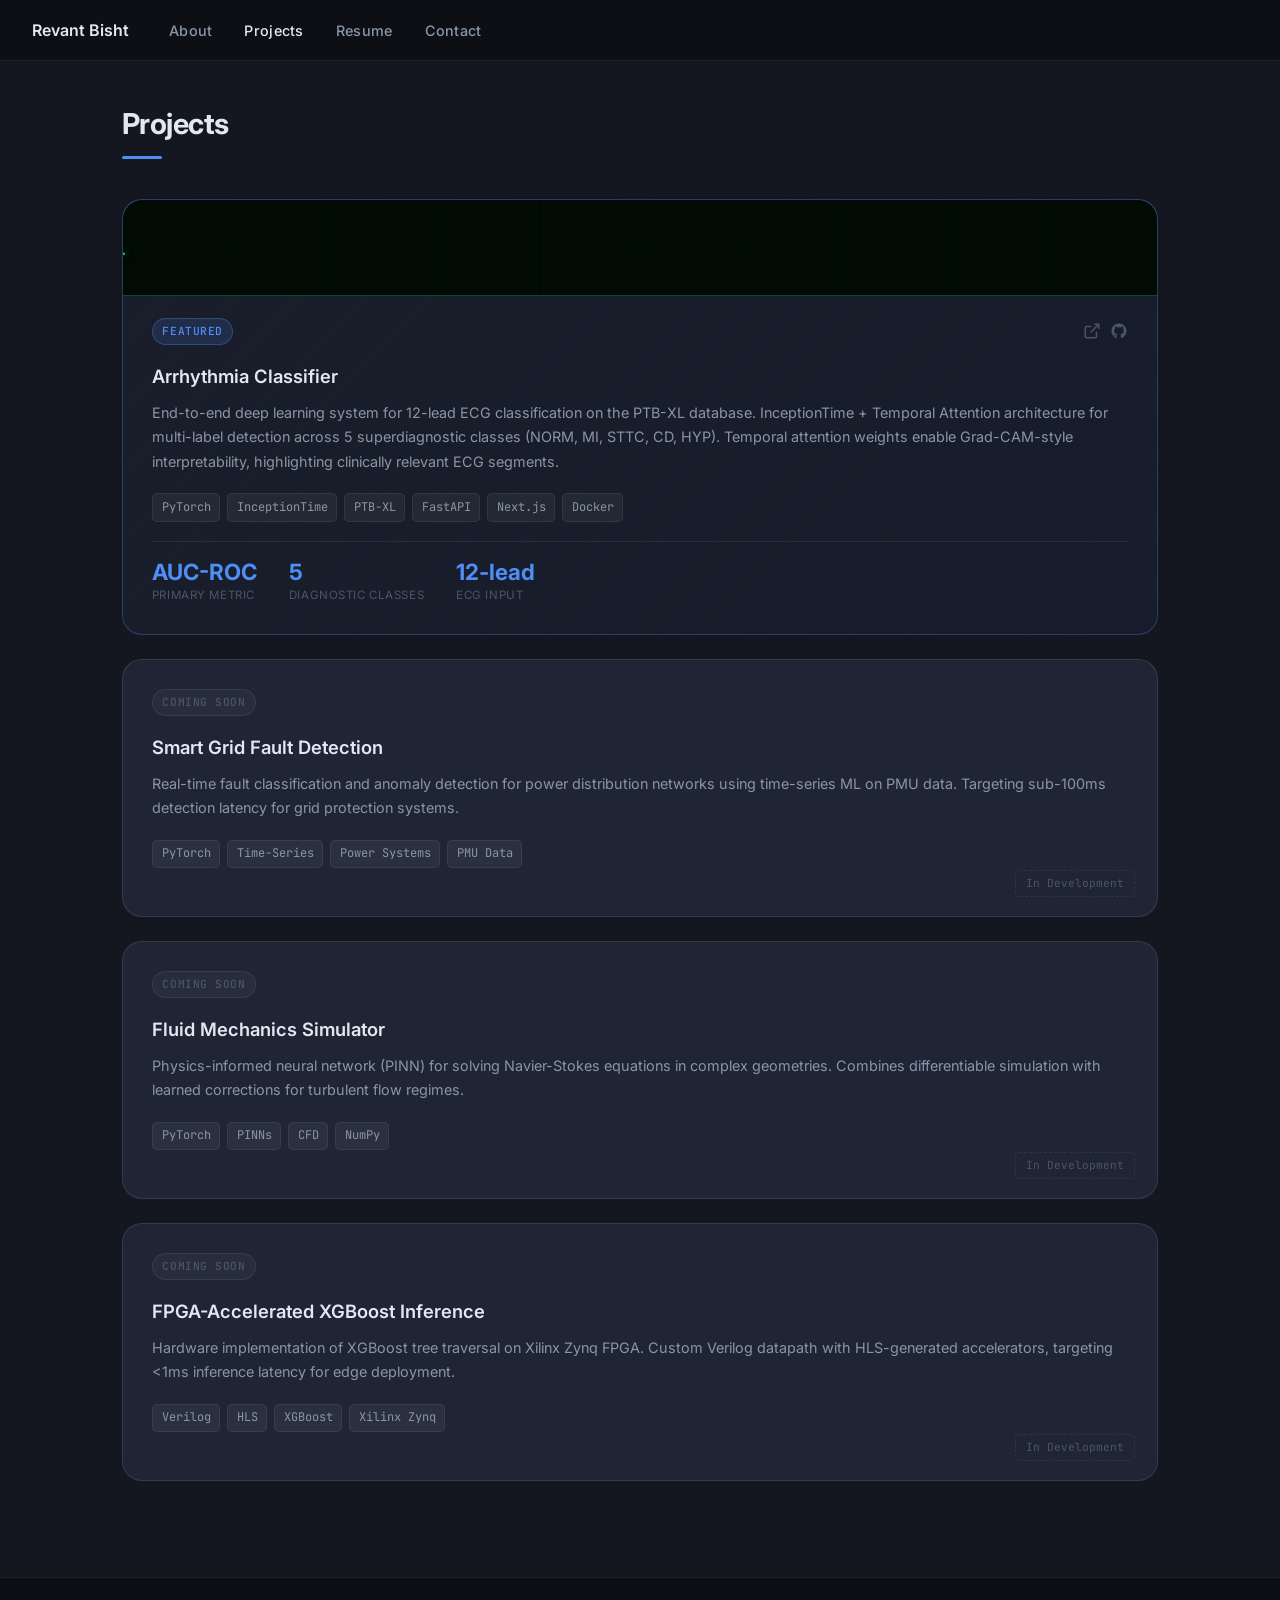
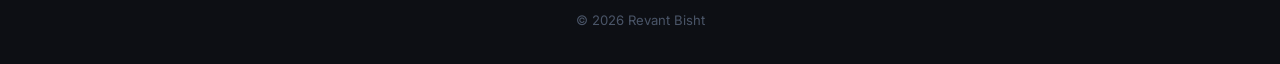
==== commit 64d44e0e: "Fixes" ====
--- a/projects.html
+++ b/projects.html
@@ -35,45 +35,7 @@
 
           <!-- ECG Animation Banner -->
           <div class="ecg-banner">
-            <svg class="ecg-svg" viewBox="0 0 800 80" xmlns="http://www.w3.org/2000/svg">
-              <defs>
-                <clipPath id="ecg-clip">
-                  <rect x="0" y="0" width="800" height="80"/>
-                </clipPath>
-                <linearGradient id="ecgFade" x1="0%" y1="0%" x2="100%" y2="0%">
-                  <stop offset="0%"   stop-color="#141720" stop-opacity="1"/>
-                  <stop offset="8%"   stop-color="#141720" stop-opacity="0"/>
-                  <stop offset="92%"  stop-color="#141720" stop-opacity="0"/>
-                  <stop offset="100%" stop-color="#141720" stop-opacity="1"/>
-                </linearGradient>
-              </defs>
-              <!-- subtle grid -->
-              <g opacity="0.12">
-                <line x1="0" y1="20" x2="800" y2="20" stroke="#34d399" stroke-width="0.5"/>
-                <line x1="0" y1="40" x2="800" y2="40" stroke="#34d399" stroke-width="0.5"/>
-                <line x1="0" y1="60" x2="800" y2="60" stroke="#34d399" stroke-width="0.5"/>
-                <line x1="100" y1="0" x2="100" y2="80" stroke="#34d399" stroke-width="0.5"/>
-                <line x1="200" y1="0" x2="200" y2="80" stroke="#34d399" stroke-width="0.5"/>
-                <line x1="300" y1="0" x2="300" y2="80" stroke="#34d399" stroke-width="0.5"/>
-                <line x1="400" y1="0" x2="400" y2="80" stroke="#34d399" stroke-width="0.5"/>
-                <line x1="500" y1="0" x2="500" y2="80" stroke="#34d399" stroke-width="0.5"/>
-                <line x1="600" y1="0" x2="600" y2="80" stroke="#34d399" stroke-width="0.5"/>
-                <line x1="700" y1="0" x2="700" y2="80" stroke="#34d399" stroke-width="0.5"/>
-              </g>
-              <!-- scrolling ECG waveform: 3 normal beats → PVC → 2 normal beats, duplicated for seamless loop -->
-              <g clip-path="url(#ecg-clip)">
-                <g>
-                  <!-- instance 1 -->
-                  <path class="ecg-line" d="M0,55 L15,55 L20,49 L25,48 L30,55 L40,55 L43,58 L46,15 L49,60 L53,55 L70,45 L75,44 L85,55 L120,55 L135,55 L140,49 L145,48 L150,55 L160,55 L163,58 L166,15 L169,60 L173,55 L190,45 L195,44 L205,55 L240,55 L255,55 L260,49 L265,48 L270,55 L280,55 L283,58 L286,15 L289,60 L293,55 L310,45 L315,44 L325,55 L360,55 L375,55 L378,62 L384,12 L398,68 L408,55 L420,44 L430,64 L448,55 L520,55 L535,55 L540,49 L545,48 L550,55 L560,55 L563,58 L566,15 L569,60 L573,55 L590,45 L595,44 L605,55 L640,55 L655,55 L660,49 L665,48 L670,55 L680,55 L683,58 L686,15 L689,60 L693,55 L710,45 L715,44 L725,55 L800,55"/>
-                  <!-- instance 2 (offset 800px for seamless loop) -->
-                  <path class="ecg-line" transform="translate(800,0)" d="M0,55 L15,55 L20,49 L25,48 L30,55 L40,55 L43,58 L46,15 L49,60 L53,55 L70,45 L75,44 L85,55 L120,55 L135,55 L140,49 L145,48 L150,55 L160,55 L163,58 L166,15 L169,60 L173,55 L190,45 L195,44 L205,55 L240,55 L255,55 L260,49 L265,48 L270,55 L280,55 L283,58 L286,15 L289,60 L293,55 L310,45 L315,44 L325,55 L360,55 L375,55 L378,62 L384,12 L398,68 L408,55 L420,44 L430,64 L448,55 L520,55 L535,55 L540,49 L545,48 L550,55 L560,55 L563,58 L566,15 L569,60 L573,55 L590,45 L595,44 L605,55 L640,55 L655,55 L660,49 L665,48 L670,55 L680,55 L683,58 L686,15 L689,60 L693,55 L710,45 L715,44 L725,55 L800,55"/>
-                  <animateTransform attributeName="transform" type="translate" from="0,0" to="-800,0" dur="6s" repeatCount="indefinite"/>
-                </g>
-              </g>
-              <!-- fade edges -->
-              <rect x="0" y="0" width="800" height="80" fill="url(#ecgFade)" pointer-events="none"/>
-            </svg>
-            <span class="ecg-label">LEAD II &nbsp;·&nbsp; PTB-XL</span>
+            <canvas id="ecg-canvas" class="ecg-canvas"></canvas>
           </div>
 
           <div class="project-header">
--- a/style.css
+++ b/style.css
@@ -587,10 +587,9 @@
 .contact-inner .section-title::after { margin-left: auto; margin-right: auto; }
 
 .contact-cards {
-  display: flex;
-  justify-content: center;
-  flex-wrap: wrap;
-  gap: 1.2rem;
+  display: grid;
+  grid-template-columns: repeat(5, 1fr);
+  gap: 1rem;
   margin-top: 2rem;
 }
 
@@ -599,13 +598,13 @@
   flex-direction: column;
   align-items: center;
   gap: 0.5rem;
-  padding: 1.8rem 2.5rem;
+  padding: 1.5rem 0.8rem;
   background: var(--bg-card2);
   border: 1px solid var(--border);
   border-radius: var(--radius-lg);
   color: var(--text-muted);
   transition: all 0.2s;
-  min-width: 180px;
+  min-width: 0;
 }
 .contact-card svg { width: 28px; height: 28px; color: var(--accent); }
 .contact-card-label {
@@ -648,35 +647,16 @@
    ECG ANIMATION
    ============================================= */
 .ecg-banner {
-  position: relative;
   margin: -1.8rem -1.8rem 1.4rem;
-  background: rgba(0,0,0,0.35);
-  border-bottom: 1px solid rgba(52,211,153,0.15);
   overflow: hidden;
-  height: 80px;
-}
-.ecg-svg {
+  height: 96px;
+  border-radius: var(--radius-lg) var(--radius-lg) 0 0;
+  border-bottom: 1px solid rgba(0,230,90,0.18);
+}
+.ecg-canvas {
   display: block;
   width: 100%;
-  height: 80px;
-}
-.ecg-line {
-  fill: none;
-  stroke: var(--green);
-  stroke-width: 1.8;
-  stroke-linecap: round;
-  stroke-linejoin: round;
-  filter: drop-shadow(0 0 3px rgba(52,211,153,0.6));
-}
-.ecg-label {
-  position: absolute;
-  bottom: 5px;
-  right: 10px;
-  font-family: var(--mono);
-  font-size: 0.6rem;
-  color: rgba(52,211,153,0.4);
-  letter-spacing: 0.08em;
-  pointer-events: none;
+  height: 96px;
 }
 
 /* =============================================
@@ -698,6 +678,7 @@
   .hero-right { width: 100%; }
   .projects-grid { grid-template-columns: 1fr; }
   .resume-layout { grid-template-columns: 1fr; }
+  .contact-cards { grid-template-columns: repeat(3, 1fr); }
 }
 
 @media (max-width: 600px) {
@@ -705,5 +686,5 @@
   .nav-links { display: none; }
   .section-inner { padding: 0 1.2rem; }
   .project-stats { gap: 1.2rem; }
-  .contact-cards { flex-direction: column; align-items: stretch; }
-}
+  .contact-cards { grid-template-columns: repeat(2, 1fr); }
+}
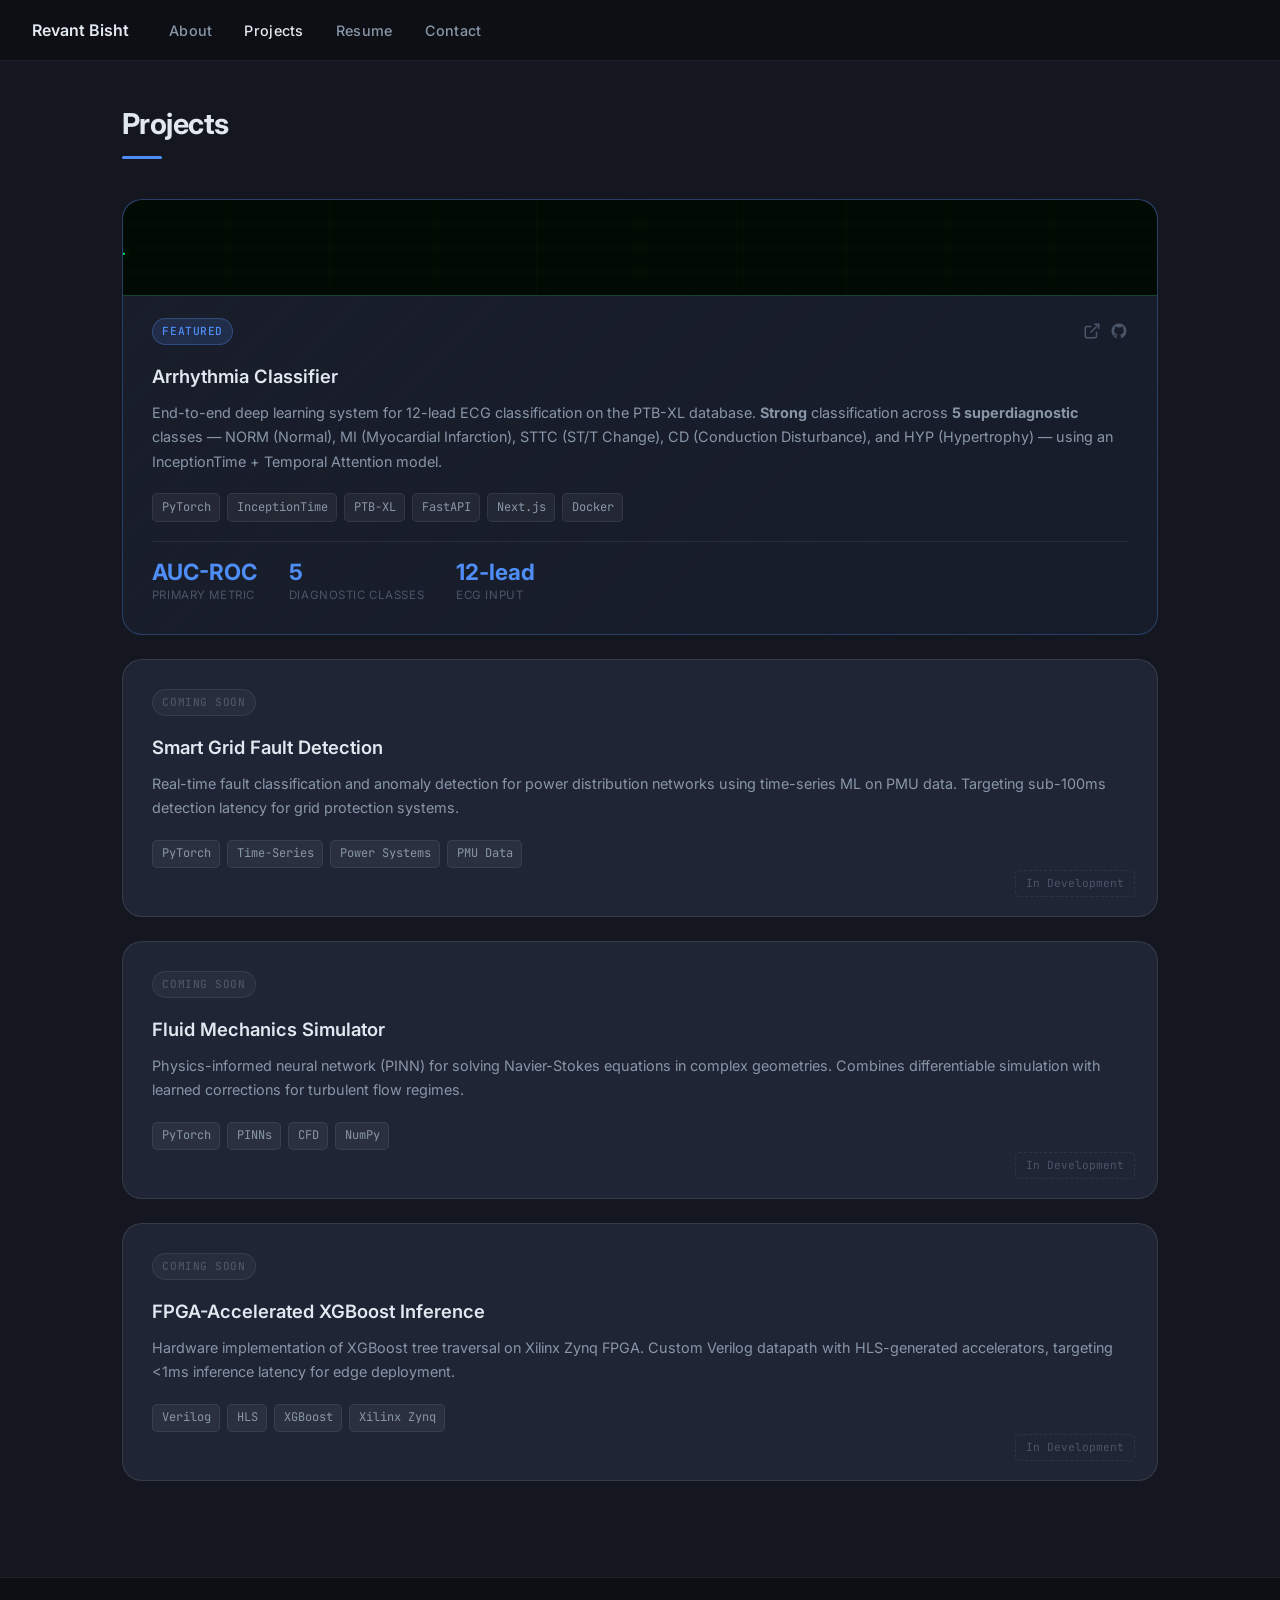
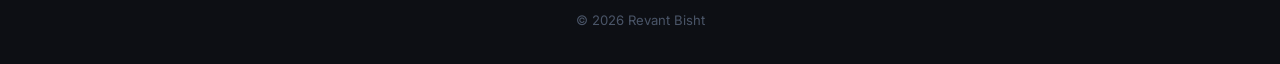
==== commit 091650fa: "Fixes" ====
--- a/projects.html
+++ b/projects.html
@@ -52,9 +52,9 @@
           <h3>Arrhythmia Classifier</h3>
           <p class="project-desc">
             End-to-end deep learning system for 12-lead ECG classification on the PTB-XL database.
-            InceptionTime + Temporal Attention architecture for multi-label detection across 5
-            superdiagnostic classes (NORM, MI, STTC, CD, HYP). Temporal attention weights enable
-            Grad-CAM-style interpretability, highlighting clinically relevant ECG segments.
+            <strong>Strong</strong> classification across <strong>5 superdiagnostic</strong> classes —
+            NORM (Normal), MI (Myocardial Infarction), STTC (ST/T Change), CD (Conduction Disturbance),
+            and HYP (Hypertrophy) — using an InceptionTime + Temporal Attention model.
           </p>
           <div class="project-tech">
             <span>PyTorch</span><span>InceptionTime</span><span>PTB-XL</span><span>FastAPI</span><span>Next.js</span><span>Docker</span>
